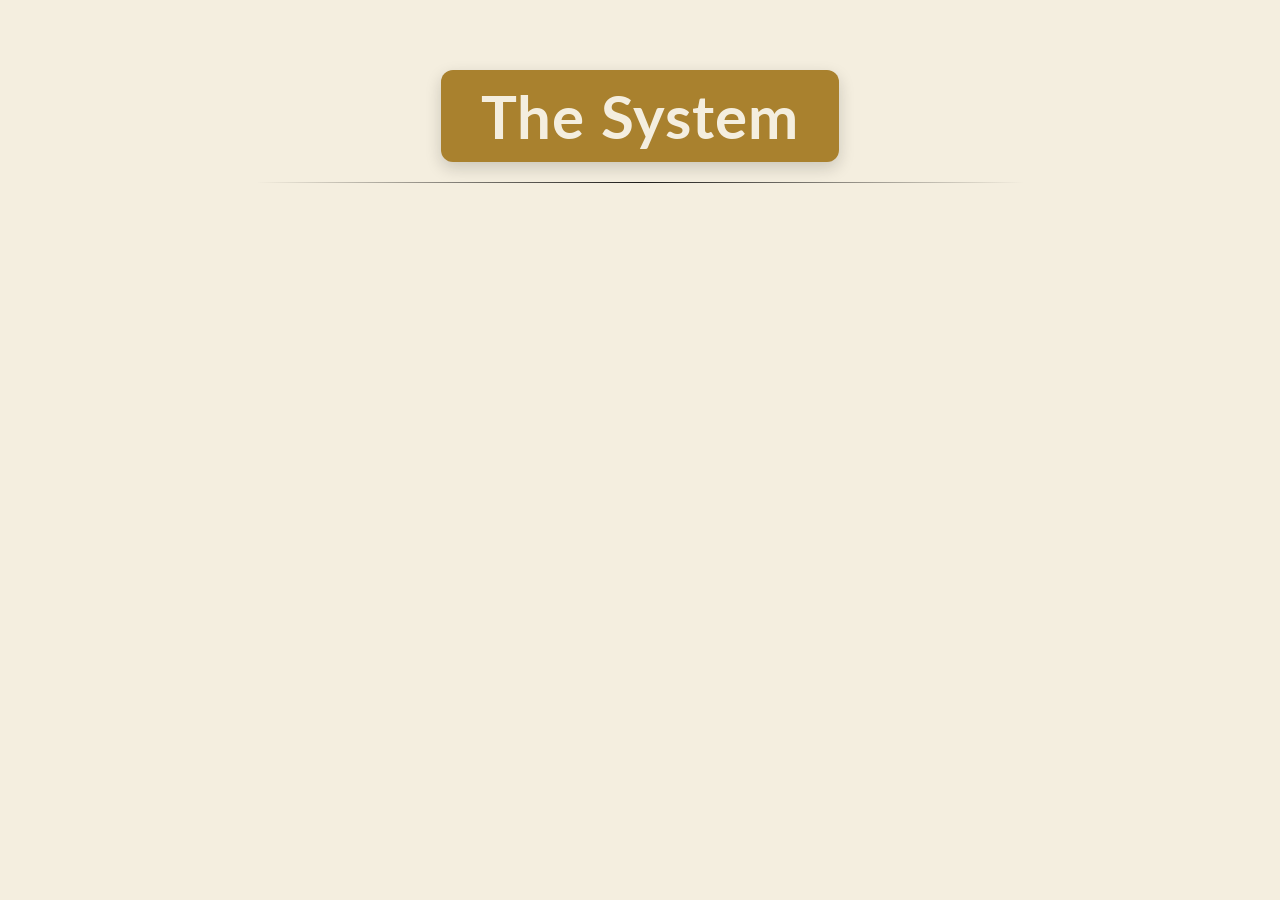
==== admin.html @ 25a9aefc "Add files via upload" ====
<!DOCTYPE html>
<html lang="en">

<head>
    <meta charset="UTF-8">
    <meta name="viewport" content="width=device-width, initial-scale=1.0">
    <link rel="stylesheet" href="css/admin.css">
    <link rel="stylesheet" href="css/global.css">
    <link
        href="https://fonts.googleapis.com/css2?family=Lato:ital,wght@0,100;0,300;0,400;0,700;0,900;1,100;1,300;1,400;1,700;1,900&display=swap"
        rel="stylesheet">
    <link rel="stylesheet" href="https://cdn.jsdelivr.net/npm/bootstrap-icons@1.11.3/font/bootstrap-icons.min.css">
    <title>System Controll</title>
</head>

<body>
    <main>
        <h1>The System</h1>
        <span class="normal_line"></span>
    </main>
</body>
<script src="js/admin.js"></script>

</html>
---- css/admin.css ----
:root {
    /* === الألوان مبنية على الهوية البصرية الفعلية لمطعم PieRev (باي ريف) === */
    /* الديكور الحقيقي: جدران كريمية دافئة، قناطر بإضاءة نحاسية/ذهبية، خشب غامق، لمسات خضراء === */
    --flour: #F3ECDC;
    /* لون الخلفية - كريمي دافي زي جدران المطعم */
    --cream: #FBF6EC;
    /* تعديل: لون فاتح إضافي للكروت والأسطح فوق الخلفية عشان يبقى فيه عمق بدل لون واحد مسطح */
    --tomato: #B5432B;
    /* تعديل: كان #9C2B1F، دفّيته شوية لدرجة تراكوتا اللي قريبة من ألوان المطعم الحقيقية بدل أحمر طماطم غامق قوي */
    --basil: #2F4B33;
    /* أخضر ريحان غامق - زي النباتات في ديكور المطعم */
    --basil-dark: #23392B;
    /* تعديل: كان #17261B (غامق جدًا قريب من الأسود)، خففته شوية عشان يبان أخضر واضح بدل ما يقرب للأسود */
    --char: #2B211C;
    /* بني محروق - زي الخشب الغامق في المطعم */
    --parmesan: #C9A227;
    /* لمسة ذهبية - زي الإضاءة والتفاصيل النحاسية في القناطر */
    --gold-light: #E4C874;
    /* تعديل: درجة ذهبية أفتح لل hover والتفاصيل الصغيرة عشان مايبقاش كل حاجة بنفس درجة parmesan */
    --muted: #8A7F6F;
    /* تعديل: لون بني رمادي هادي للنصوص الثانوية زي الوصف والتفاصيل اللي مش محتاجة تلفت النظر */
    --shadow: rgba(43, 33, 28, 0.18);
    /* تعديل: ظل موحّد مبني على --char بدل ما يبقى أسود عادي، عشان يفضل جو المطعم الدافي */
    --brightGreen: rgb(29, 167, 17);
    font-size: 16px;
}

body {
    background-color: var(--flour);
    color: var(--char);
    font-family: "Lato";
}

p {
    margin: 0;
    padding: 0;
}

h1 {
    width: fit-content;
    margin: auto;
    margin-top: 70px;
    font-size: 60px;
    color: var(--flour);
    background-color: var(--tomato);
    padding: 10px 40px;
    border-radius: 12px;
    box-shadow: 0 6px 16px var(--shadow);
    letter-spacing: 1px;
    pointer-events: none;
    user-select: none;
}

.normal_line {
    display: block;
    width: 60%;
    height: 1px;
    margin: 20px auto 40px;
    background-image: linear-gradient(to right, transparent, var(--basil), transparent);
}

section {
    margin: 0 20px 45px;
}

.type_and_edit {
    background-color: var(--parmesan);
    display: flex;
    position: relative;
    height: 44px;
    border-radius: 8px;
    box-shadow: 0 3px 8px var(--shadow);
    margin-bottom: 20px;
}

button {
    display: block;
    width: 74px;
    height: 32px;
    border: none;
    border-radius: 6px;
    border: 1px solid var(--char);
    font-weight: 600;
    cursor: pointer;
    transition: all 0.25s ease;
    margin: 0 4px;
}

.type_and_edit h2 {
    color: var(--char);
    margin: auto;
    letter-spacing: 2px;
    font-size: 1.15rem;
}

.cards_container {
    display: flex;
    flex-wrap: wrap;
    gap: 15px;
    justify-content: center;
}

.card {
    border: 1px solid;
    background-color: var(--gold-light);
    border-radius: 10px;
    padding: 10px;
    transition: all 0.3s ease;
    width: 100%;
}

.card:hover {
    box-shadow: 0 0 8px #626161;
    transform: scale(1.005);
    background-color: var(--parmesan);
    border-color: var(--tomato);
}

.card .title_and_edit {
    display: flex;
    justify-content: space-between;
    align-items: center;
}

.card button {
    display: block;
    width: 74px;
    height: 32px;
    border: none;
    border-radius: 6px;
    background-color: var(--basil);
    color: var(--flour);
    font-weight: 600;
    cursor: pointer;
    transition: all 0.25s ease;
}

.card button:hover {
    background-color: var(--basil-dark);
    transform: scale(1.06);
    box-shadow: 0 4px 10px var(--shadow);
}

.card h3 {
    width: fit-content;
    border-bottom: 1px solid var(--char);
}

.card .info_container {
    display: flex;
    flex-wrap: wrap;
    gap: 20px;
}

.info {
    display: flex;
}

.card .label {
    white-space: nowrap;
}

.add_card {
    background-color: var(--gold-light);
    border-radius: 10px;
    padding: 10px;
    width: 100%;
    display: flex;
    justify-content: center;
    align-items: center;
    flex-direction: column;
    cursor: pointer;
    transition: all 0.25s ease;
    border: 1px dashed;
}

.add_card:hover {
    transform: scale(1.005);
    background-color: var(--parmesan);
    box-shadow: 0 0 8px #626161;
}

.add_card .circle {
    width: 30px;
    height: 30px;
    border: 1px solid var(--char);
    border-radius: 50%;
    position: relative;
}

.add_card .circle i {
    font-size: 20px;
    position: absolute;
    top: 50%;
    left: 50%;
    transform: translate(-50%, -50%);
    transition: all 0.4s ease;
}

@media (max-width: 768px) {
    h1 {
        font-size: 40px;
        margin-top: 40px;
        padding: 8px 24px;
    }

    section {
        margin: 0 12px 30px;
    }
}

@media (max-width: 480px) {
    .card .info_container {
        flex-direction: column;
        gap: 8px;
    }

    .info {
        flex-wrap: wrap;
    }

    .type_and_edit h2 {
        font-size: 1rem;
    }

    .type_and_edit button,
    .title_and_edit button {
        width: 55px;
        height: 25px;
    }
}

/*==========================================================*/
.card_in_edit {
    border: 1px solid;
    background-color: var(--gold-light);
    border-radius: 10px;
    padding: 10px;
    transition: all 0.3s ease;
    width: 100%;
}

.card_in_edit:hover {
    box-shadow: 0 0 8px #626161;
    transform: scale(1.005);
    background-color: var(--parmesan);
    border-color: var(--tomato);
}

.card_in_edit .title_and_buttons {
    display: flex;
    justify-content: space-between;
    align-items: center;
}

.delete_and_cancel {
    display: flex;
    gap: 4px;
}

.save_button {
    background-color: var(--brightGreen);
    margin: auto;
    margin-top: 15px;
}

.save_button:hover {
    background-color: #1da711;
    transform: scale(1.01);
}

.delete_button {
    background-color: #fc0b0b;
}

.delete_button:hover {
    background-color: #b71212;
    transform: scale(1.01);
}

.cancel_button {
    background-color: #F9FAFB;
}

.cancel_button:hover {
    background-color: #E5E7EB;
    transform: scale(1.01);

}

.card_in_edit h3 {
    width: fit-content;
    border-bottom: 1px solid var(--char);
}

.card_in_edit .info_container {
    display: flex;
    flex-wrap: wrap;
    gap: 20px;
}

.info {
    display: flex;
}

.card_in_edit .label {
    white-space: nowrap;
    margin-right: 5px;
}

.card_in_edit input {
    background-color: #fff;
    border: 1px solid;
    border-radius: 2px;
    outline: 0;
}

.add_card {
    background-color: var(--gold-light);
    border-radius: 10px;
    padding: 10px;
    width: 100%;
    display: flex;
    justify-content: center;
    align-items: center;
    flex-direction: column;
    cursor: pointer;
    transition: all 0.25s ease;
    border: 1px dashed;
}

.add_card:hover {
    transform: scale(1.005);
    background-color: var(--parmesan);
    box-shadow: 0 0 8px #626161;
}

.add_card .circle {
    width: 30px;
    height: 30px;
    border: 1px solid var(--char);
    border-radius: 50%;
    position: relative;
}

.add_card .circle i {
    font-size: 20px;
    position: absolute;
    top: 50%;
    left: 50%;
    transform: translate(-50%, -50%);
    transition: all 0.4s ease;
}

@media (max-width: 768px) {
    h1 {
        font-size: 40px;
        margin-top: 40px;
        padding: 8px 24px;
    }

    section {
        margin: 0 12px 30px;
    }
}

@media (max-width: 480px) {
    .card_in_edit .info_container {
        flex-direction: column;
        gap: 8px;
    }

    .type_and_save h2 {
        font-size: 1rem;
    }

    .type_and_save button,
    .title_and_buttons button {
        width: 55px;
        height: 25px;
    }
}

/*===============================================*/
.main_blur {
    filter: blur(3px);
    pointer-events: none;
    overflow: hidden;
}

.ensure_delete {
    width: 300px;
    height: fit-content;
    position: fixed;
    top: 50%;
    left: 50%;
    transform: translate(-50%, -50%);
    z-index: 2;
    background-color: #fff;
    border-radius: 10px;
    border: 1px solid var(--tomato);
    padding: 6px;
}

.ensure_delete .normal_line {
    margin: 5px 0;
    width: 100%;
}

.h3_and_x {
    display: flex;
    justify-content: space-between;
    align-items: center;
}

.ensure_delete h3 {
    font-size: 20px;
    font-weight: 800;
    margin: 0;
}

.ensure_delete p {
    font-size: 15px;
    font-weight: 400;
    margin: 0;
}

.ensure_delete i {
    margin-right: 4px;
    cursor: pointer;
}

.ensure_delete .delete_button {
    border-radius: calc(10px - 6px);
    margin: 0;
}

.ensure_delete .cancel_button {
    border-radius: calc(10px - 6px);
    margin: 0;
}

.delete_and_cancel {
    justify-content: flex-end;
}
---- css/global.css ----
:root {
    /* === الألوان مبنية على الهوية البصرية الفعلية لمطعم PieRev (باي ريف) === */
    /* الديكور الحقيقي: جدران كريمية دافئة، قناطر بإضاءة نحاسية/ذهبية، خشب غامق، لمسات خضراء === */
    --flour: #F4EEDF;
    /* خلفية فاتحة - عاجي دافي بدل الكريمي القديم */
    --cream: #FBF7EC;
    /* لون أفتح شوية للهيدر والكروت فوق الخلفية */
    --tomato: #A9812E;
    /* دهبي غامق للعناوين والأسعار بدل الأحمر */
    --basil: #1C1B19;
    /* أسود فحمي للخطوط والحدود بدل الأخضر */
    --basil-dark: #141311;
    /* أسود غامق لحالة الـ hover */
    --char: #171512;
    /* لون النص الأساسي - أسود دافي */
    --parmesan: #C9A227;
    /* دهبي زاهي للحدود والتفاصيل */
    --gold-light: #E8CD82;
    /* دهبي فاتح للأزرار والـ hover */
    --muted: #8A7F6F;
    /* رمادي بني هادي للنصوص الثانوية */
    --shadow: rgba(23, 21, 18, 0.18);
    --on-gold: #171512;
    /* لون نص ثابت فوق الخلفيات الدهبية عشان يفضل واضح في الوضعين */
    --brightGreen: #22c713;
    --calmRed : #B5432B;

    font-size: 16px;
}

/* وضع الليل - نفس الهوية دهبي × أسود لكن مقلوبة لخلفية سوداء فخمة */
body.dark-mode {
    --flour: #0E0D0B;
    --cream: #17140F;
    --tomato: #D4AF37;
    --basil: #C9A227;
    --basil-dark: #241F14;
    --char: #F1E9D8;
    --parmesan: #E7C860;
    --gold-light: #3A331F;
    --muted: #B3A78C;
    --shadow: rgba(0, 0, 0, 0.6);
}

* {
    margin: 0;
    padding: 0;
    box-sizing: border-box;
}

body {
    margin: 0;
    padding: 0;
    font-family: "Lato";
    color: var(--char);
    transition: background-color 0.3s ease, color 0.3s ease;
}

a {
    text-decoration: none;
    color: inherit;
}

header {
    background-color: var(--cream);
    padding: 1px;
    border-bottom: 1px solid var(--parmesan);
    transition: background-color 0.3s ease;
}

.nav_and_logo {
    display: flex;
    justify-content: space-between;
    align-items: center;
    margin: 0% 4% 0 4%;
}

.logo {
    width: 4.375rem;
    height: 4.375rem;
}

nav {
    display: flex;
    align-items: center;
    gap: 50px;
}

.lang_button {
    font-weight: 600;
    transition: all 0.4s;
    position: relative;
    cursor: pointer;
    user-select: none;
}

.current_lang_and_arrow {
    display: flex;
    align-items: center;
    background-color: var(--gold-light);
    border-radius: 5px;
    padding: 0 2px 2px 5px;
    gap: 3px;
}

.current_lang_and_arrow i {
    transition: all 0.4s;
    margin-top: 3px;
}

.lang_button ul {
    position: absolute;
    width: 100%;
    margin-top: 6px;
}
.lang_button.open .current_lang_and_arrow i{
    rotate: 180deg;
}

.lang_button.close ul {
    opacity: 0;
    pointer-events: none;
    user-select: none;
    background-color: var(--calmRed);
}

.lang_button.open ul {
    background-color: var(--calmRed);
    color: var(--on-gold);
    border-radius: 5px;
}

.lang_button ul li {
    list-style: none;
    margin: 2px 0 2px 4px;
}

.theme {
    display: flex;
    background-color: var(--gold-light);
    border-radius: 30px;
    padding: 2px 3px;
    gap: 7px;
    cursor: pointer;
    height: fit-content;

}

.theme i {
    display: flex;
    justify-content: center;
    align-items: center;
    width: 20px;
    height: 20px;
    border-radius: 50%;
}
.theme i.active{
    background-color: var(--calmRed);
    color: #fff;
}

@media(max-width:769px) {}
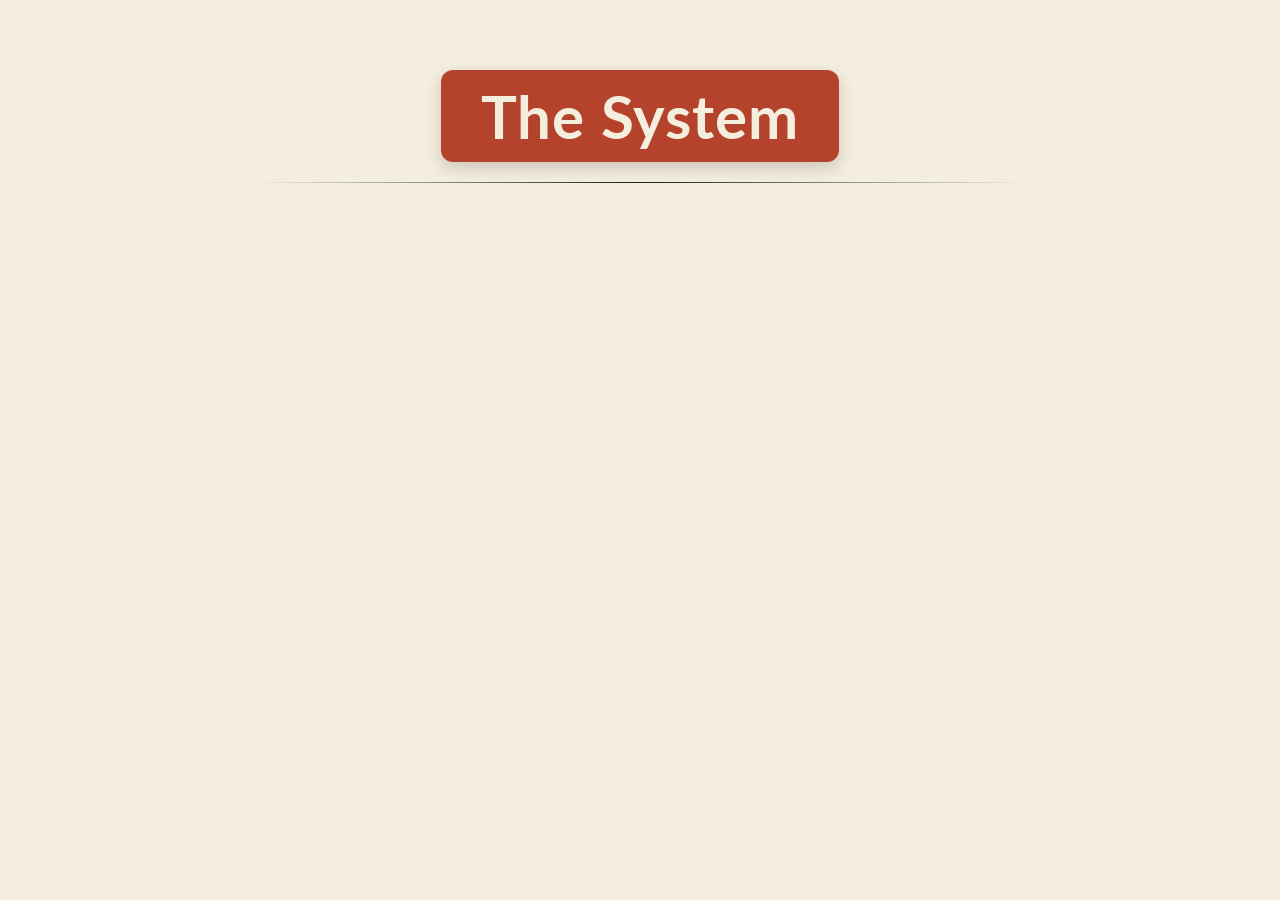
==== commit d4db4b65: "Update admin.html to include database.js script" ====
--- a/admin.html
+++ b/admin.html
@@ -18,7 +18,8 @@
         <h1>The System</h1>
         <span class="normal_line"></span>
     </main>
+    <script src="js/database.js"></script>
+    <script src="js/admin.js"></script>
 </body>
-<script src="js/admin.js"></script>
 
-</html>+</html>
--- a/css/admin.css
+++ b/css/admin.css
@@ -1,30 +1,3 @@
-:root {
-    /* === الألوان مبنية على الهوية البصرية الفعلية لمطعم PieRev (باي ريف) === */
-    /* الديكور الحقيقي: جدران كريمية دافئة، قناطر بإضاءة نحاسية/ذهبية، خشب غامق، لمسات خضراء === */
-    --flour: #F3ECDC;
-    /* لون الخلفية - كريمي دافي زي جدران المطعم */
-    --cream: #FBF6EC;
-    /* تعديل: لون فاتح إضافي للكروت والأسطح فوق الخلفية عشان يبقى فيه عمق بدل لون واحد مسطح */
-    --tomato: #B5432B;
-    /* تعديل: كان #9C2B1F، دفّيته شوية لدرجة تراكوتا اللي قريبة من ألوان المطعم الحقيقية بدل أحمر طماطم غامق قوي */
-    --basil: #2F4B33;
-    /* أخضر ريحان غامق - زي النباتات في ديكور المطعم */
-    --basil-dark: #23392B;
-    /* تعديل: كان #17261B (غامق جدًا قريب من الأسود)، خففته شوية عشان يبان أخضر واضح بدل ما يقرب للأسود */
-    --char: #2B211C;
-    /* بني محروق - زي الخشب الغامق في المطعم */
-    --parmesan: #C9A227;
-    /* لمسة ذهبية - زي الإضاءة والتفاصيل النحاسية في القناطر */
-    --gold-light: #E4C874;
-    /* تعديل: درجة ذهبية أفتح لل hover والتفاصيل الصغيرة عشان مايبقاش كل حاجة بنفس درجة parmesan */
-    --muted: #8A7F6F;
-    /* تعديل: لون بني رمادي هادي للنصوص الثانوية زي الوصف والتفاصيل اللي مش محتاجة تلفت النظر */
-    --shadow: rgba(43, 33, 28, 0.18);
-    /* تعديل: ظل موحّد مبني على --char بدل ما يبقى أسود عادي، عشان يفضل جو المطعم الدافي */
-    --brightGreen: rgb(29, 167, 17);
-    font-size: 16px;
-}
-
 body {
     background-color: var(--flour);
     color: var(--char);
@@ -42,7 +15,7 @@
     margin-top: 70px;
     font-size: 60px;
     color: var(--flour);
-    background-color: var(--tomato);
+    background-color: var(--calmRed);
     padding: 10px 40px;
     border-radius: 12px;
     box-shadow: 0 6px 16px var(--shadow);
@@ -128,7 +101,7 @@
     height: 32px;
     border: none;
     border-radius: 6px;
-    background-color: var(--basil);
+    background-color: var(--calmRed);
     color: var(--flour);
     font-weight: 600;
     cursor: pointer;
@@ -136,7 +109,6 @@
 }
 
 .card button:hover {
-    background-color: var(--basil-dark);
     transform: scale(1.06);
     box-shadow: 0 4px 10px var(--shadow);
 }
@@ -442,4 +414,4 @@
 
 .delete_and_cancel {
     justify-content: flex-end;
-}+}
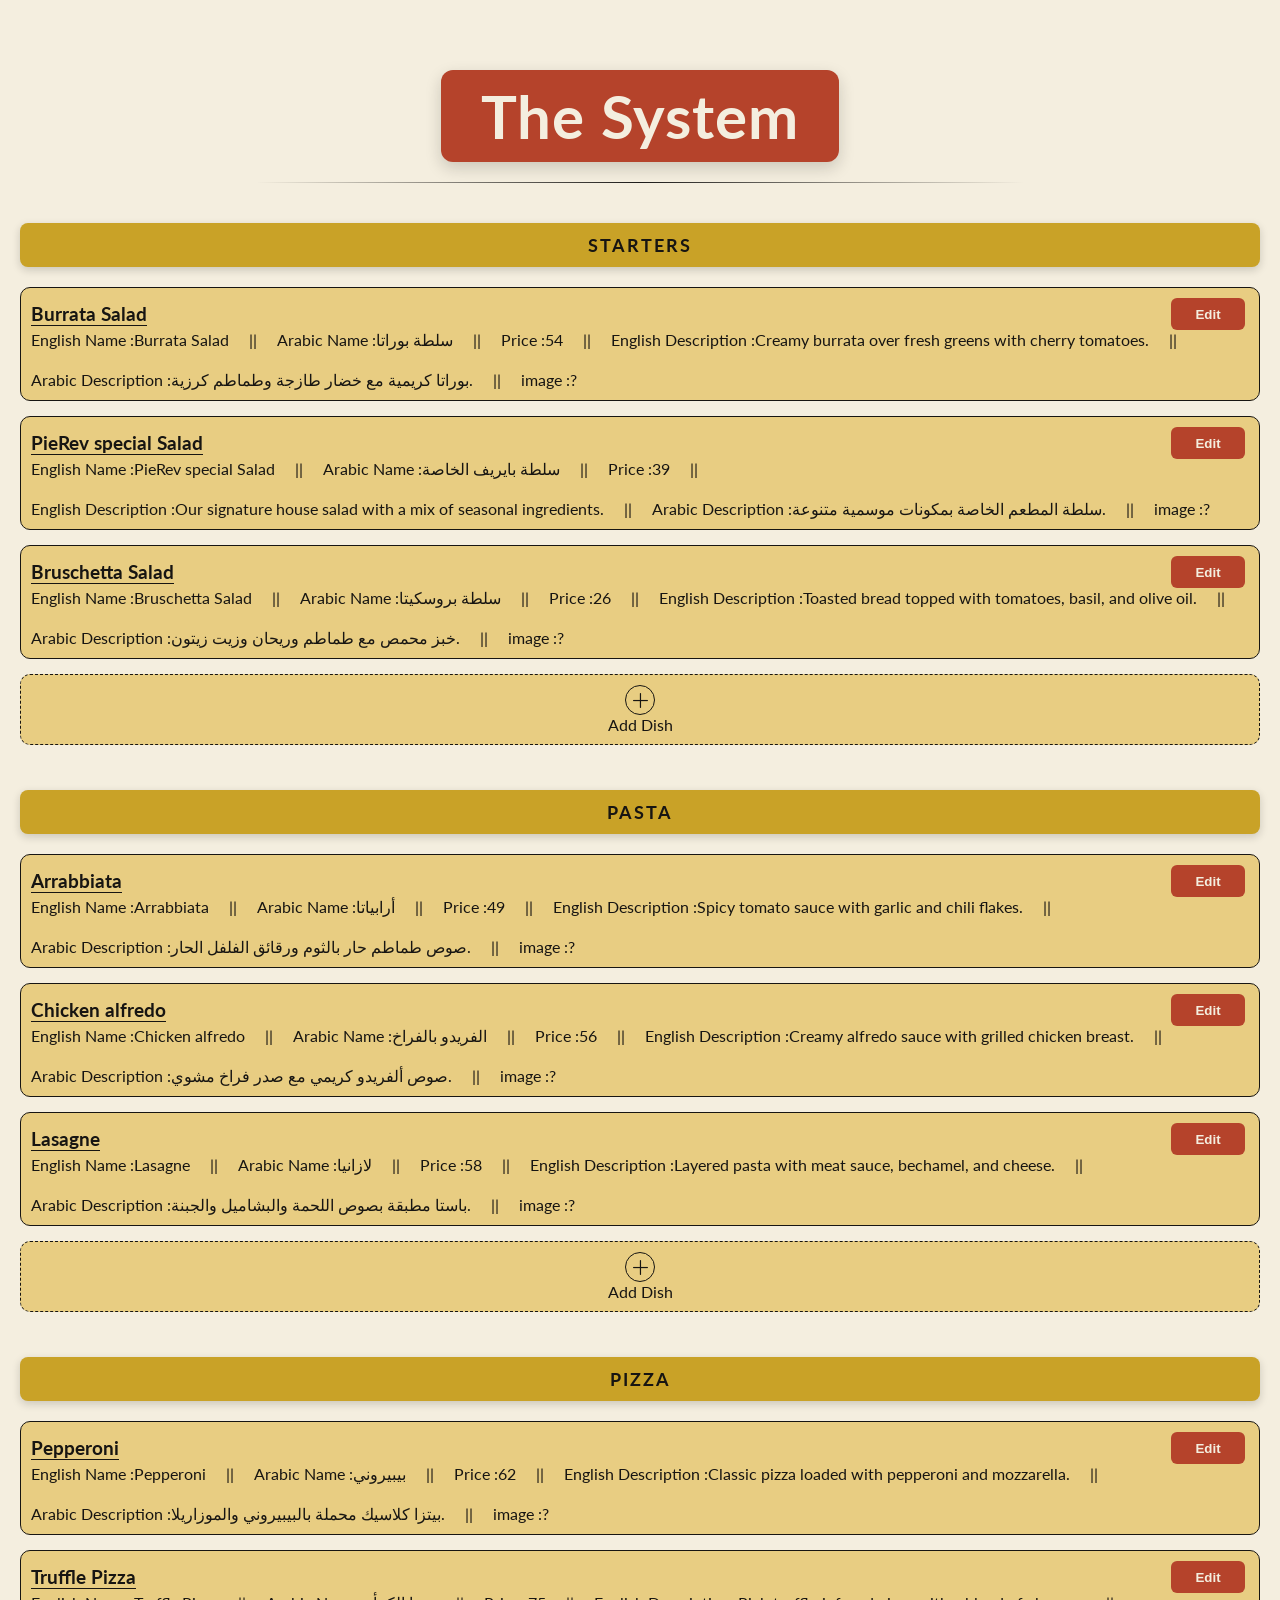
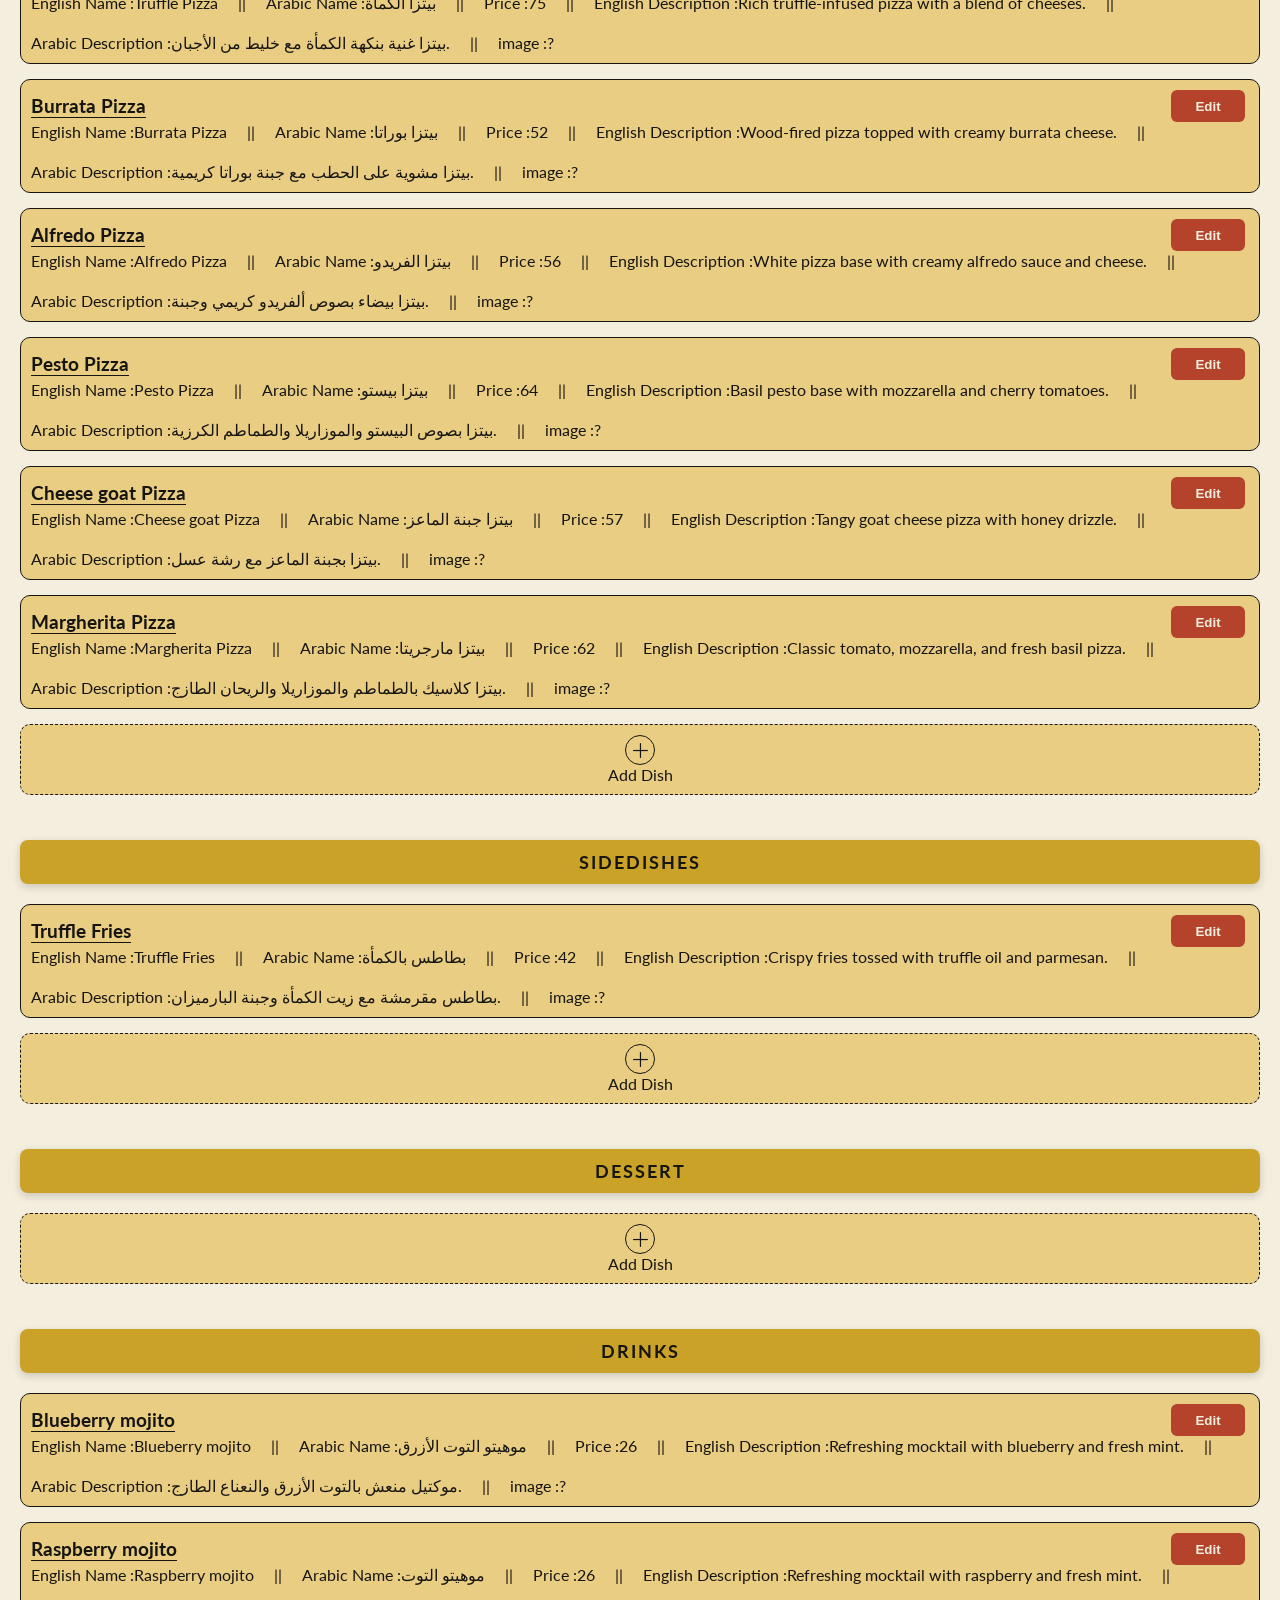
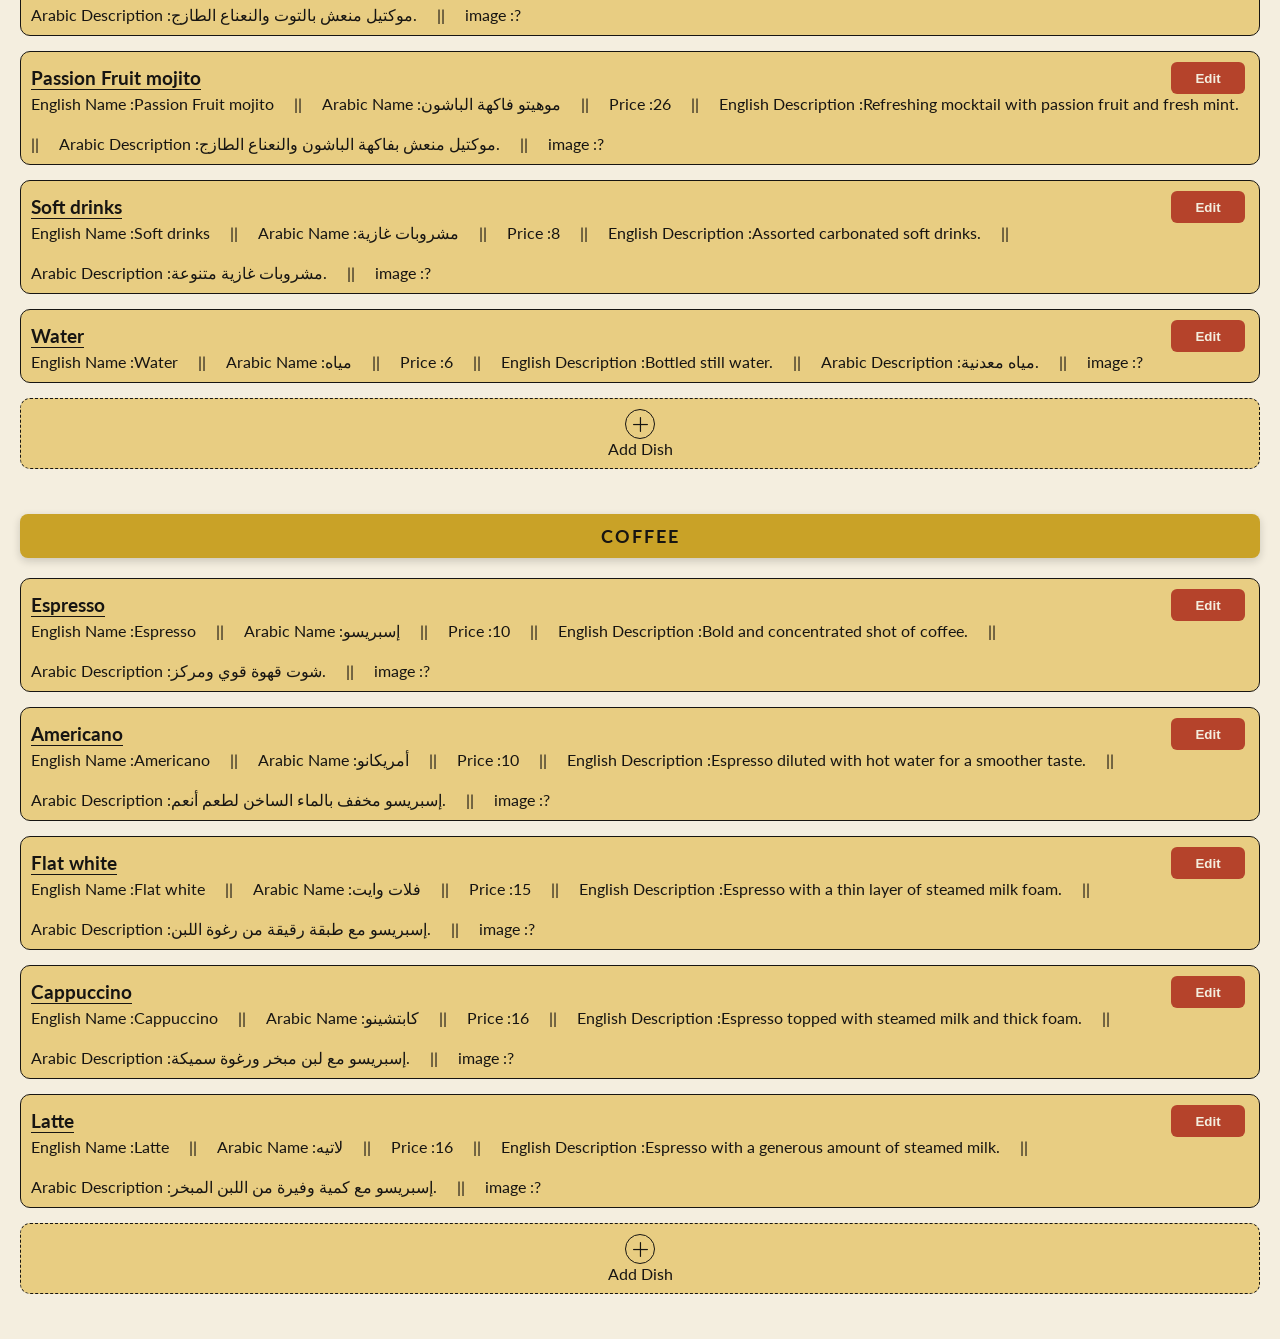
==== commit 61390c5b: "Add cache control meta tags to admin.html Added cache control meta tags to prevent caching." ====
--- a/admin.html
+++ b/admin.html
@@ -4,6 +4,9 @@
 <head>
     <meta charset="UTF-8">
     <meta name="viewport" content="width=device-width, initial-scale=1.0">
+    <meta http-equiv="Cache-Control" content="no-cache, no-store, must-revalidate">
+    <meta http-equiv="Pragma" content="no-cache">
+    <meta http-equiv="Expires" content="0">
     <link rel="stylesheet" href="css/admin.css">
     <link rel="stylesheet" href="css/global.css">
     <link
